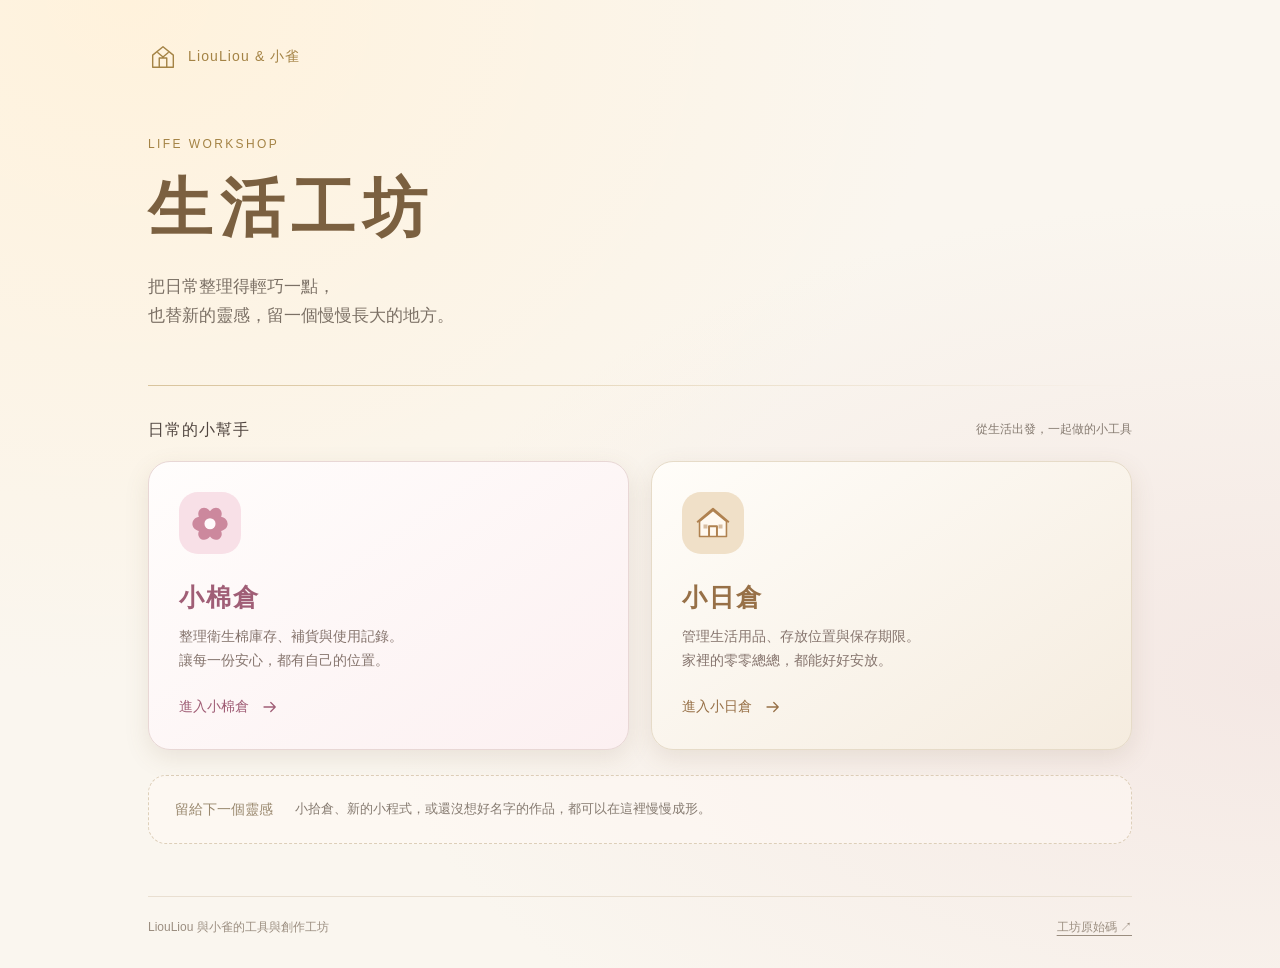
==== index.html @ 5c15f282 "feat: prepare life workshop apps, landing page and unsquashed history import" ====
<!doctype html>
<html lang="zh-Hant">
<head>
<meta charset="utf-8"><meta name="viewport" content="width=device-width,initial-scale=1">
<meta name="theme-color" content="#faf6ef">
<meta name="description" content="LiouLiou 與小雀的生活工坊，收納實用工具、小程式與創意作品。">
<title>生活工坊｜LiouLiou 與小雀</title>
<style>
:root{color-scheme:light;--ink:#514640;--muted:#867b71;--paper:#faf6ef;--line:#e9dfd1;--gold:#a48345}*{box-sizing:border-box}body{margin:0;color:var(--ink);background:radial-gradient(ellipse at 10% 0%,#fff2dc 0,transparent 50%),radial-gradient(ellipse at 100% 70%,#f4e8e4 0,transparent 50%),var(--paper);font-family:"Noto Sans TC","PingFang TC","Microsoft JhengHei",sans-serif;line-height:1.7;min-height:100vh}main{max-width:1040px;margin:auto;padding:42px 28px 30px}.brand{display:flex;align-items:center;gap:10px;font-size:14px;color:var(--gold);letter-spacing:.08em}.brand svg{width:30px;height:30px}.hero{padding:62px 0 40px;position:relative}.eyebrow{font-size:12px;letter-spacing:.2em;color:var(--gold);margin:0 0 12px}h1{font-family:serif;font-weight:600;letter-spacing:.12em;font-size:clamp(40px,7vw,64px);line-height:1.35;margin:0 0 20px;color:#7b6040}.lead{font-size:17px;max-width:540px;color:#7b7065;margin:0}.divider{height:1px;background:linear-gradient(90deg,#d9c49d,transparent);margin:14px 0 30px}.section-label{display:flex;justify-content:space-between;align-items:center;margin-bottom:18px}h2{font-size:16px;font-weight:500;margin:0;letter-spacing:.06em}.section-label span{font-size:12px;color:var(--muted)}.grid{display:grid;grid-template-columns:1fr 1fr;gap:22px}.card{color:inherit;text-decoration:none;display:flex;flex-direction:column;min-height:270px;padding:30px;border:1px solid #e8d7d5;border-radius:22px;background:linear-gradient(145deg,#fffdfc,#fcf0f1);box-shadow:0 8px 24px #795d4220;transition:transform .18s,box-shadow .18s}.card:hover{transform:translateY(-4px);box-shadow:0 12px 28px #795d4228}.card:focus-visible{outline:3px solid #9a7348;outline-offset:5px}.daily{border-color:#e6dbc8;background:linear-gradient(145deg,#fffdf9,#f5ecdf)}.icon{display:grid;place-items:center;width:62px;height:62px;border-radius:19px;background:#f8e0e7;color:#c57a91;margin-bottom:22px}.daily .icon{background:#f0e0c8;color:#b08250}.icon svg{width:38px;height:38px}h3{font-size:25px;letter-spacing:.08em;margin:0 0 7px;font-weight:600;color:#a05e76}.daily h3{color:#977047}.card p{margin:0 0 22px;color:#86756e;font-size:14px}.open{font-size:14px;margin-top:auto;display:flex;gap:12px;align-items:center;color:#a05e76}.daily .open{color:#977047}.open svg{width:18px;height:18px}.future{border:1px dashed #ddcfb9;border-radius:18px;padding:22px 26px;margin-top:25px;display:flex;align-items:center;gap:22px;color:#9a896f;background:#fffaf580}.future strong{font-size:14px;font-weight:500;white-space:nowrap}.future p{font-size:13px;margin:0;color:var(--muted)}footer{margin-top:52px;padding-top:20px;border-top:1px solid var(--line);font-size:12px;color:#9b8e80;display:flex;justify-content:space-between;gap:12px;flex-wrap:wrap}footer a{color:inherit;text-underline-offset:4px}@media(max-width:600px){main{padding:28px 20px}.hero{padding:43px 0 30px}.lead{font-size:15px}.grid{grid-template-columns:1fr;gap:18px}.card{min-height:245px;padding:26px}.future{display:block;padding:20px}.future p{margin-top:7px}.section-label span{font-size:11px}footer{margin-top:36px}}@media(prefers-reduced-motion:reduce){.card{transition:none}.card:hover{transform:none}}
</style>
</head>
<body><main>
<div class="brand"><svg viewBox="0 0 32 32" fill="none" aria-hidden="true"><path d="M5 14 16 5l11 9v13H5Z" stroke="currentColor" stroke-width="1.5" stroke-linejoin="round"/><path d="M12 27V17h8v10M10 11l6 5 6-5" stroke="currentColor" stroke-width="1.5" stroke-linejoin="round"/></svg><span>LiouLiou & 小雀</span></div>
<header class="hero"><p class="eyebrow">LIFE WORKSHOP</p><h1>生活工坊</h1><p class="lead">把日常整理得輕巧一點，<br>也替新的靈感，留一個慢慢長大的地方。</p></header>
<div class="divider"></div>
<section aria-labelledby="tools-title"><div class="section-label"><h2 id="tools-title">日常的小幫手</h2><span>從生活出發，一起做的小工具</span></div><div class="grid">
<a class="card" href="./xiaomiancang/"><div class="icon"><svg viewBox="0 0 48 48" fill="none" aria-hidden="true"><path d="M24 9c7-9 18-2 14 7 11 2 11 16 0 18 4 9-7 16-14 7-7 9-18 2-14-7-11-2-11-16 0-18-4-9 7-16 14-7Z" fill="currentColor" opacity=".85"/><circle cx="24" cy="25" r="7" fill="#fff9fb"/></svg></div><h3>小棉倉</h3><p>整理衛生棉庫存、補貨與使用記錄。<br>讓每一份安心，都有自己的位置。</p><span class="open">進入小棉倉 <svg viewBox="0 0 24 24" fill="none" aria-hidden="true"><path d="M4 12h15m-6-6 6 6-6 6" stroke="currentColor" stroke-width="1.7" stroke-linecap="round" stroke-linejoin="round"/></svg></span></a>
<a class="card daily" href="./xiaorichang/"><div class="icon"><svg viewBox="0 0 48 48" fill="none" aria-hidden="true"><path d="m7 22 17-14 17 14v19H7Z" fill="#fff9f0" stroke="currentColor" stroke-width="2" stroke-linejoin="round"/><path d="M19 41V28h10v13M4 23 24 6l20 17" stroke="currentColor" stroke-width="2.5" stroke-linejoin="round"/><path d="M12 26h5v5h-5m19-5h5v5h-5" fill="currentColor" opacity=".5"/></svg></div><h3>小日倉</h3><p>管理生活用品、存放位置與保存期限。<br>家裡的零零總總，都能好好安放。</p><span class="open">進入小日倉 <svg viewBox="0 0 24 24" fill="none" aria-hidden="true"><path d="M4 12h15m-6-6 6 6-6 6" stroke="currentColor" stroke-width="1.7" stroke-linecap="round" stroke-linejoin="round"/></svg></span></a>
</div></section>
<aside class="future"><strong>留給下一個靈感</strong><p>小拾倉、新的小程式，或還沒想好名字的作品，都可以在這裡慢慢成形。</p></aside>
<footer><span>LiouLiou 與小雀的工具與創作工坊</span><a href="https://github.com/Sixteenpct/life_workshop">工坊原始碼 ↗</a></footer>
</main></body></html>
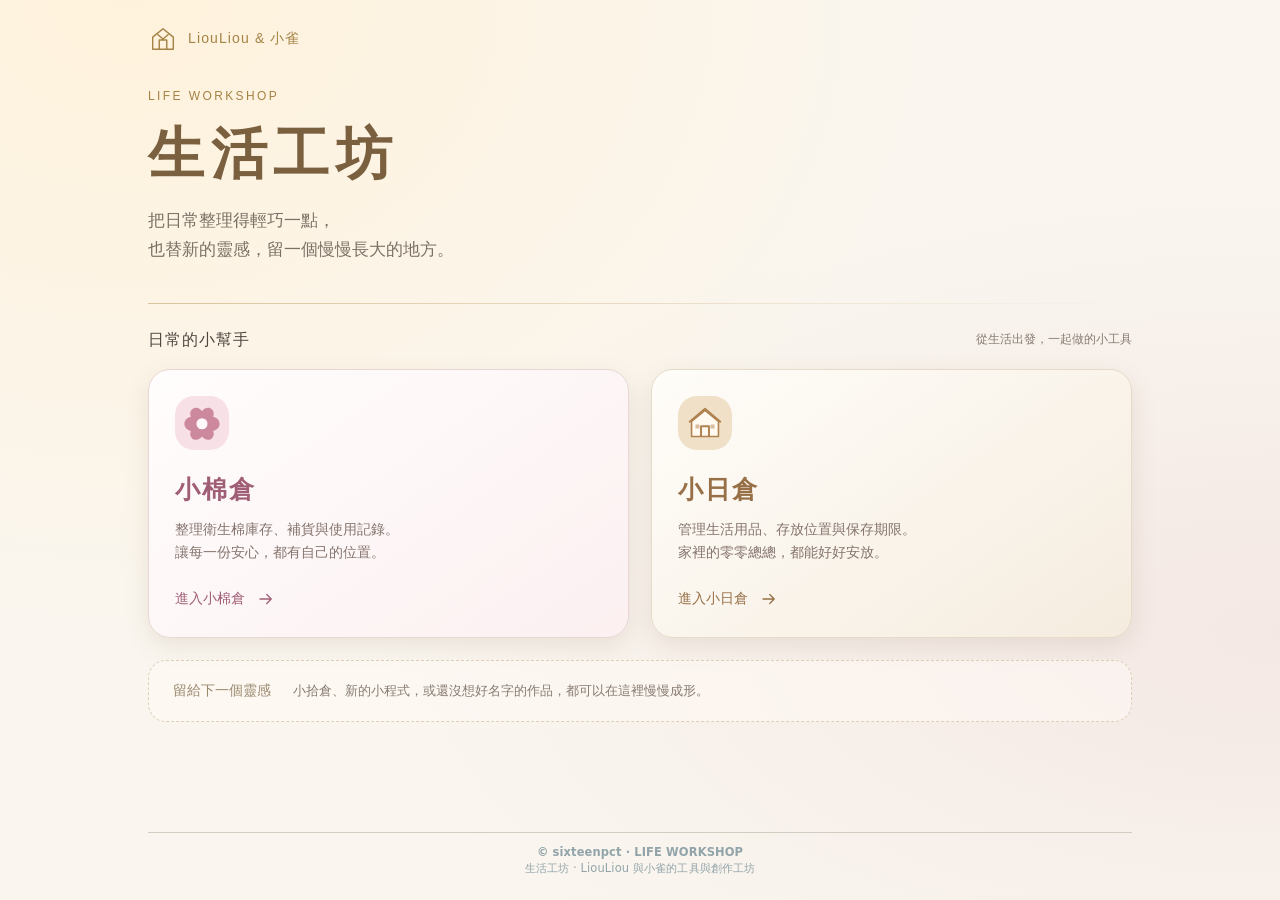
==== commit 4b4f9c62: "Refine workshop navigation, favicon, centered footers and 180ms scroll tools" ====
--- a/index.html
+++ b/index.html
@@ -5,8 +5,11 @@
 <meta name="theme-color" content="#faf6ef">
 <meta name="description" content="LiouLiou 與小雀的生活工坊，收納實用工具、小程式與創意作品。">
 <title>生活工坊｜LiouLiou 與小雀</title>
+<link rel="icon" type="image/svg+xml" href="./assets/favicon-workshop.svg">
+<link rel="stylesheet" href="./assets/site-chrome.css?v=20261011-chrome1">
 <style>
-:root{color-scheme:light;--ink:#514640;--muted:#867b71;--paper:#faf6ef;--line:#e9dfd1;--gold:#a48345}*{box-sizing:border-box}body{margin:0;color:var(--ink);background:radial-gradient(ellipse at 10% 0%,#fff2dc 0,transparent 50%),radial-gradient(ellipse at 100% 70%,#f4e8e4 0,transparent 50%),var(--paper);font-family:"Noto Sans TC","PingFang TC","Microsoft JhengHei",sans-serif;line-height:1.7;min-height:100vh}main{max-width:1040px;margin:auto;padding:42px 28px 30px}.brand{display:flex;align-items:center;gap:10px;font-size:14px;color:var(--gold);letter-spacing:.08em}.brand svg{width:30px;height:30px}.hero{padding:62px 0 40px;position:relative}.eyebrow{font-size:12px;letter-spacing:.2em;color:var(--gold);margin:0 0 12px}h1{font-family:serif;font-weight:600;letter-spacing:.12em;font-size:clamp(40px,7vw,64px);line-height:1.35;margin:0 0 20px;color:#7b6040}.lead{font-size:17px;max-width:540px;color:#7b7065;margin:0}.divider{height:1px;background:linear-gradient(90deg,#d9c49d,transparent);margin:14px 0 30px}.section-label{display:flex;justify-content:space-between;align-items:center;margin-bottom:18px}h2{font-size:16px;font-weight:500;margin:0;letter-spacing:.06em}.section-label span{font-size:12px;color:var(--muted)}.grid{display:grid;grid-template-columns:1fr 1fr;gap:22px}.card{color:inherit;text-decoration:none;display:flex;flex-direction:column;min-height:270px;padding:30px;border:1px solid #e8d7d5;border-radius:22px;background:linear-gradient(145deg,#fffdfc,#fcf0f1);box-shadow:0 8px 24px #795d4220;transition:transform .18s,box-shadow .18s}.card:hover{transform:translateY(-4px);box-shadow:0 12px 28px #795d4228}.card:focus-visible{outline:3px solid #9a7348;outline-offset:5px}.daily{border-color:#e6dbc8;background:linear-gradient(145deg,#fffdf9,#f5ecdf)}.icon{display:grid;place-items:center;width:62px;height:62px;border-radius:19px;background:#f8e0e7;color:#c57a91;margin-bottom:22px}.daily .icon{background:#f0e0c8;color:#b08250}.icon svg{width:38px;height:38px}h3{font-size:25px;letter-spacing:.08em;margin:0 0 7px;font-weight:600;color:#a05e76}.daily h3{color:#977047}.card p{margin:0 0 22px;color:#86756e;font-size:14px}.open{font-size:14px;margin-top:auto;display:flex;gap:12px;align-items:center;color:#a05e76}.daily .open{color:#977047}.open svg{width:18px;height:18px}.future{border:1px dashed #ddcfb9;border-radius:18px;padding:22px 26px;margin-top:25px;display:flex;align-items:center;gap:22px;color:#9a896f;background:#fffaf580}.future strong{font-size:14px;font-weight:500;white-space:nowrap}.future p{font-size:13px;margin:0;color:var(--muted)}footer{margin-top:52px;padding-top:20px;border-top:1px solid var(--line);font-size:12px;color:#9b8e80;display:flex;justify-content:space-between;gap:12px;flex-wrap:wrap}footer a{color:inherit;text-underline-offset:4px}@media(max-width:600px){main{padding:28px 20px}.hero{padding:43px 0 30px}.lead{font-size:15px}.grid{grid-template-columns:1fr;gap:18px}.card{min-height:245px;padding:26px}.future{display:block;padding:20px}.future p{margin-top:7px}.section-label span{font-size:11px}footer{margin-top:36px}}@media(prefers-reduced-motion:reduce){.card{transition:none}.card:hover{transform:none}}
+:root{color-scheme:light;--ink:#514640;--muted:#867b71;--paper:#faf6ef;--line:#e9dfd1;--gold:#a48345}*{box-sizing:border-box}body{margin:0;color:var(--ink);background:radial-gradient(ellipse at 10% 0%,#fff2dc 0,transparent 50%),radial-gradient(ellipse at 100% 70%,#f4e8e4 0,transparent 50%),var(--paper);font-family:"Noto Sans TC","PingFang TC","Microsoft JhengHei",sans-serif;line-height:1.7;min-height:100vh}main{width:100%;max-width:1040px;min-height:100svh;margin:auto;padding:24px 28px 12px;display:flex;flex-direction:column}.brand{display:flex;align-items:center;gap:10px;font-size:14px;color:var(--gold);letter-spacing:.08em}.brand svg{width:30px;height:30px}.hero{padding:32px 0 26px;position:relative}.eyebrow{font-size:12px;letter-spacing:.2em;color:var(--gold);margin:0 0 12px}h1{font-family:serif;font-weight:600;letter-spacing:.12em;font-size:clamp(40px,7vw,56px);line-height:1.3;margin:0 0 16px;color:#7b6040}.lead{font-size:17px;max-width:540px;color:#7b7065;margin:0}.divider{height:1px;background:linear-gradient(90deg,#d9c49d,transparent);margin:12px 0 22px}.section-label{display:flex;justify-content:space-between;align-items:center;margin-bottom:16px}h2{font-size:16px;font-weight:500;margin:0;letter-spacing:.06em}.section-label span{font-size:12px;color:var(--muted)}.grid{display:grid;grid-template-columns:1fr 1fr;gap:22px}.card{color:inherit;text-decoration:none;display:flex;flex-direction:column;min-height:250px;padding:26px;border:1px solid #e8d7d5;border-radius:22px;background:linear-gradient(145deg,#fffdfc,#fcf0f1);box-shadow:0 8px 24px #795d4220;transition:transform .18s,box-shadow .18s}.card:hover{transform:translateY(-4px);box-shadow:0 12px 28px #795d4228}.card:focus-visible{outline:3px solid #9a7348;outline-offset:5px}.daily{border-color:#e6dbc8;background:linear-gradient(145deg,#fffdf9,#f5ecdf)}.icon{display:grid;place-items:center;width:54px;height:54px;border-radius:19px;background:#f8e0e7;color:#c57a91;margin-bottom:18px}.daily .icon{background:#f0e0c8;color:#b08250}.icon svg{width:38px;height:38px}h3{font-size:25px;letter-spacing:.08em;margin:0 0 7px;font-weight:600;color:#a05e76}.daily h3{color:#977047}.card p{margin:0 0 22px;color:#86756e;font-size:14px}.open{font-size:14px;margin-top:auto;display:flex;gap:12px;align-items:center;color:#a05e76}.daily .open{color:#977047}.open svg{width:18px;height:18px}.future{border:1px dashed #ddcfb9;border-radius:18px;padding:18px 24px;margin-top:22px;margin-bottom:24px;display:flex;align-items:center;gap:22px;color:#9a896f;background:#fffaf580}.future strong{font-size:14px;font-weight:500;white-space:nowrap}.future p{font-size:13px;margin:0;color:var(--muted)}.site-footer{margin-top:auto}@media(max-width:600px){main{padding:22px 20px 12px}.hero{padding:43px 0 30px}.lead{font-size:15px}.grid{grid-template-columns:1fr;gap:18px}.card{min-height:245px;padding:26px}.future{display:block;padding:20px}.future p{margin-top:7px}.section-label span{font-size:11px}.site-footer{margin-top:12px}}@media(prefers-reduced-motion:reduce){.card{transition:none}.card:hover{transform:none}}
+@media(min-width:601px) and (max-height:780px){.hero{padding:22px 0 18px}h1{font-size:48px}.card{min-height:230px;padding:22px}.icon{width:46px;height:46px;margin-bottom:14px}.future{padding:14px 22px;margin-top:18px;margin-bottom:18px}}
 </style>
 </head>
 <body><main>
@@ -14,9 +17,9 @@
 <header class="hero"><p class="eyebrow">LIFE WORKSHOP</p><h1>生活工坊</h1><p class="lead">把日常整理得輕巧一點，<br>也替新的靈感，留一個慢慢長大的地方。</p></header>
 <div class="divider"></div>
 <section aria-labelledby="tools-title"><div class="section-label"><h2 id="tools-title">日常的小幫手</h2><span>從生活出發，一起做的小工具</span></div><div class="grid">
-<a class="card" href="./xiaomiancang/"><div class="icon"><svg viewBox="0 0 48 48" fill="none" aria-hidden="true"><path d="M24 9c7-9 18-2 14 7 11 2 11 16 0 18 4 9-7 16-14 7-7 9-18 2-14-7-11-2-11-16 0-18-4-9 7-16 14-7Z" fill="currentColor" opacity=".85"/><circle cx="24" cy="25" r="7" fill="#fff9fb"/></svg></div><h3>小棉倉</h3><p>整理衛生棉庫存、補貨與使用記錄。<br>讓每一份安心，都有自己的位置。</p><span class="open">進入小棉倉 <svg viewBox="0 0 24 24" fill="none" aria-hidden="true"><path d="M4 12h15m-6-6 6 6-6 6" stroke="currentColor" stroke-width="1.7" stroke-linecap="round" stroke-linejoin="round"/></svg></span></a>
-<a class="card daily" href="./xiaorichang/"><div class="icon"><svg viewBox="0 0 48 48" fill="none" aria-hidden="true"><path d="m7 22 17-14 17 14v19H7Z" fill="#fff9f0" stroke="currentColor" stroke-width="2" stroke-linejoin="round"/><path d="M19 41V28h10v13M4 23 24 6l20 17" stroke="currentColor" stroke-width="2.5" stroke-linejoin="round"/><path d="M12 26h5v5h-5m19-5h5v5h-5" fill="currentColor" opacity=".5"/></svg></div><h3>小日倉</h3><p>管理生活用品、存放位置與保存期限。<br>家裡的零零總總，都能好好安放。</p><span class="open">進入小日倉 <svg viewBox="0 0 24 24" fill="none" aria-hidden="true"><path d="M4 12h15m-6-6 6 6-6 6" stroke="currentColor" stroke-width="1.7" stroke-linecap="round" stroke-linejoin="round"/></svg></span></a>
+<a class="card" href="./xiaomiancang/" target="_blank" rel="noopener noreferrer"><div class="icon"><svg viewBox="0 0 48 48" fill="none" aria-hidden="true"><path d="M24 9c7-9 18-2 14 7 11 2 11 16 0 18 4 9-7 16-14 7-7 9-18 2-14-7-11-2-11-16 0-18-4-9 7-16 14-7Z" fill="currentColor" opacity=".85"/><circle cx="24" cy="25" r="7" fill="#fff9fb"/></svg></div><h3>小棉倉</h3><p>整理衛生棉庫存、補貨與使用記錄。<br>讓每一份安心，都有自己的位置。</p><span class="open">進入小棉倉 <svg viewBox="0 0 24 24" fill="none" aria-hidden="true"><path d="M4 12h15m-6-6 6 6-6 6" stroke="currentColor" stroke-width="1.7" stroke-linecap="round" stroke-linejoin="round"/></svg></span></a>
+<a class="card daily" href="./xiaorichang/" target="_blank" rel="noopener noreferrer"><div class="icon"><svg viewBox="0 0 48 48" fill="none" aria-hidden="true"><path d="m7 22 17-14 17 14v19H7Z" fill="#fff9f0" stroke="currentColor" stroke-width="2" stroke-linejoin="round"/><path d="M19 41V28h10v13M4 23 24 6l20 17" stroke="currentColor" stroke-width="2.5" stroke-linejoin="round"/><path d="M12 26h5v5h-5m19-5h5v5h-5" fill="currentColor" opacity=".5"/></svg></div><h3>小日倉</h3><p>管理生活用品、存放位置與保存期限。<br>家裡的零零總總，都能好好安放。</p><span class="open">進入小日倉 <svg viewBox="0 0 24 24" fill="none" aria-hidden="true"><path d="M4 12h15m-6-6 6 6-6 6" stroke="currentColor" stroke-width="1.7" stroke-linecap="round" stroke-linejoin="round"/></svg></span></a>
 </div></section>
 <aside class="future"><strong>留給下一個靈感</strong><p>小拾倉、新的小程式，或還沒想好名字的作品，都可以在這裡慢慢成形。</p></aside>
-<footer><span>LiouLiou 與小雀的工具與創作工坊</span><a href="https://github.com/Sixteenpct/life_workshop">工坊原始碼 ↗</a></footer>
+<footer class="site-footer"><span class="footer-credit">© sixteenpct · LIFE WORKSHOP</span><span class="footer-brand">生活工坊 · LiouLiou 與小雀的工具與創作工坊</span></footer>
 </main></body></html>
--- a/assets/site-chrome.css
+++ b/assets/site-chrome.css
@@ -0,0 +1,23 @@
+/* Breadcrumbs and footer: FF14 Journey Job Academy reference, 2026-10-11. */
+.workshop-topline{min-height:31.98px;display:flex;align-items:center;margin:0 0 10px}
+.workshop-breadcrumbs{font-family:"Noto Sans TC","Microsoft JhengHei","PingFang TC",system-ui,sans-serif;color:#6b8b96;font-size:11.48px;line-height:1.5;letter-spacing:.04em;overflow-wrap:anywhere}
+.workshop-breadcrumbs a{color:#8b713e;text-decoration:none;border-radius:4px;transition:color .15s,background .15s}
+.workshop-breadcrumbs a:hover{color:#70582d;background:#f5edda;text-decoration:none}
+.workshop-breadcrumbs a:focus-visible{outline:2px solid #8b713e;outline-offset:3px}
+.site-footer{display:block;flex:0 0 auto;width:100%;margin:28px auto 0;padding:12px 0;text-align:center;border-top:1px solid #d1cec1;font-family:"Noto Sans TC","Microsoft JhengHei","PingFang TC",system-ui,sans-serif;font-size:11.48px;font-weight:400;line-height:1.35;letter-spacing:.01em;color:#91a4a9}
+.site-footer .footer-credit,.site-footer .footer-brand{display:block}
+.site-footer .footer-credit{font-weight:650}
+/* Scroll tools: FF14 Journey material workbench, macaron palette. */
+.scroll-tools{position:fixed;right:14px;bottom:16px;display:grid;gap:8px;z-index:45}
+.scroll-tools button{cursor:pointer;border:.82px solid;border-radius:8.2px;font-family:"Noto Sans TC","Microsoft JhengHei","PingFang TC",system-ui,sans-serif;font-size:13px;font-weight:750;line-height:1.5;min-height:38px;padding:9px 12px;text-align:right}
+#scroll-bottom{background:#C8E6F7;border-color:color-mix(in srgb,#C8E6F7 80%,#284E69);color:#284E69;box-shadow:0 2px 5px #5994ae12}
+#scroll-bottom:hover{background:#C4E1F2;border-color:#9dc3d8}
+#scroll-top{background:#D8F1E3;border-color:color-mix(in srgb,#D8F1E3 80%,#355B43);color:#355B43;box-shadow:0 2px 5px #588d7e12}
+#scroll-top:hover{background:#D4ECDE;border-color:#aacbb4}
+.scroll-tools button:focus-visible{outline:2px solid #284E69;outline-offset:3px}
+@media(max-width:1100px){.scroll-tools{right:10px;bottom:12px}}
+/* Both inventory apps have a fixed bottom navigation bar. */
+@media(max-width:900px){.scroll-tools{bottom:calc(96px + env(safe-area-inset-bottom,0px))}}
+@media(max-width:650px){.workshop-breadcrumbs{font-size:10.66px}.site-footer{font-size:10px}}
+@media(prefers-reduced-motion:reduce){.workshop-breadcrumbs a{transition:none}}
+@media print{.scroll-tools{display:none}}
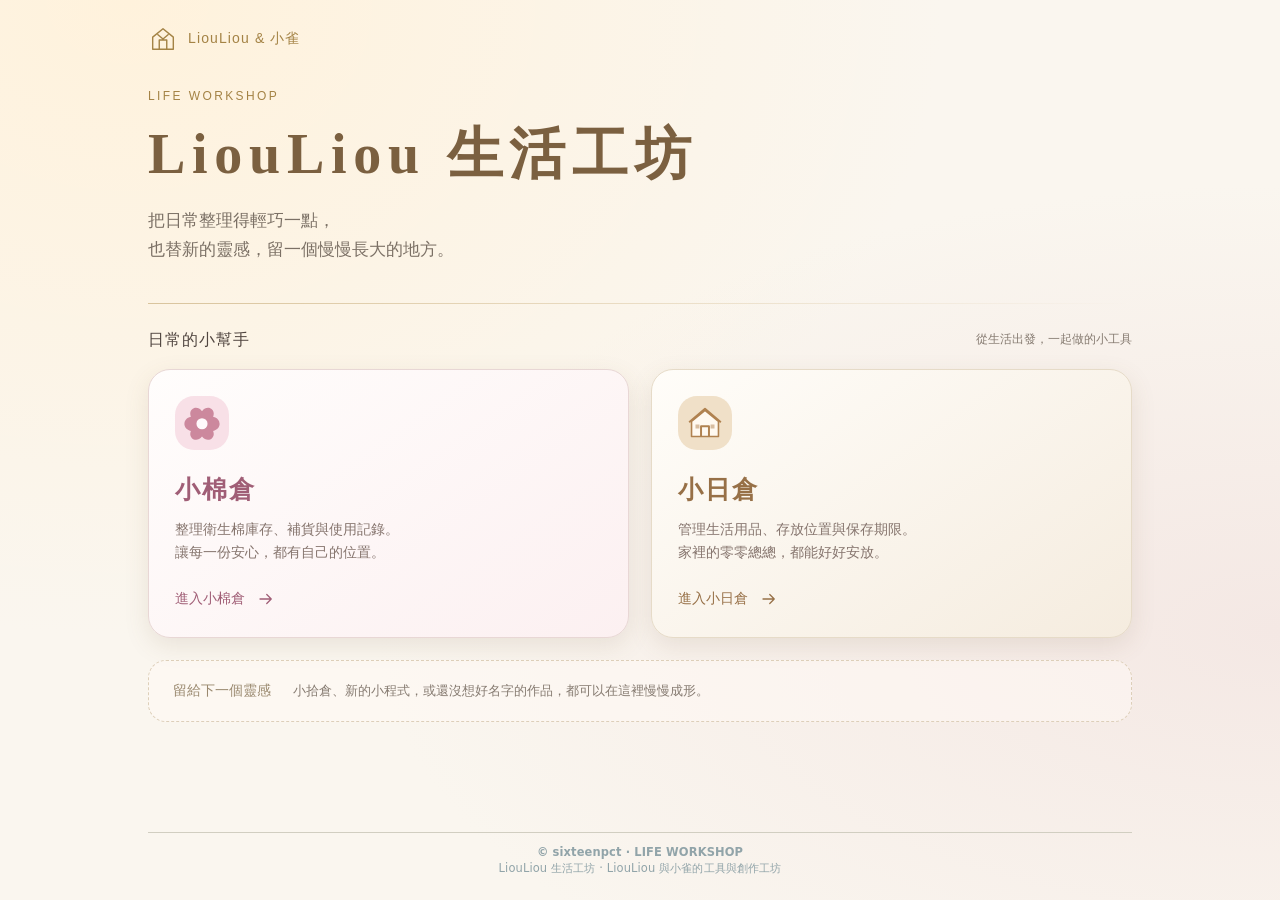
==== commit a8893688: "Rename workshop display name to LiouLiou 生活工坊 across pages and documentation" ====
--- a/index.html
+++ b/index.html
@@ -3,8 +3,8 @@
 <head>
 <meta charset="utf-8"><meta name="viewport" content="width=device-width,initial-scale=1">
 <meta name="theme-color" content="#faf6ef">
-<meta name="description" content="LiouLiou 與小雀的生活工坊，收納實用工具、小程式與創意作品。">
-<title>生活工坊｜LiouLiou 與小雀</title>
+<meta name="description" content="LiouLiou 生活工坊，收納實用工具、小程式與創意作品。">
+<title>LiouLiou 生活工坊｜與小雀一起做的工具與創作</title>
 <link rel="icon" type="image/svg+xml" href="./assets/favicon-workshop.svg">
 <link rel="stylesheet" href="./assets/site-chrome.css?v=20261011-chrome1">
 <style>
@@ -14,12 +14,12 @@
 </head>
 <body><main>
 <div class="brand"><svg viewBox="0 0 32 32" fill="none" aria-hidden="true"><path d="M5 14 16 5l11 9v13H5Z" stroke="currentColor" stroke-width="1.5" stroke-linejoin="round"/><path d="M12 27V17h8v10M10 11l6 5 6-5" stroke="currentColor" stroke-width="1.5" stroke-linejoin="round"/></svg><span>LiouLiou & 小雀</span></div>
-<header class="hero"><p class="eyebrow">LIFE WORKSHOP</p><h1>生活工坊</h1><p class="lead">把日常整理得輕巧一點，<br>也替新的靈感，留一個慢慢長大的地方。</p></header>
+<header class="hero"><p class="eyebrow">LIFE WORKSHOP</p><h1>LiouLiou 生活工坊</h1><p class="lead">把日常整理得輕巧一點，<br>也替新的靈感，留一個慢慢長大的地方。</p></header>
 <div class="divider"></div>
 <section aria-labelledby="tools-title"><div class="section-label"><h2 id="tools-title">日常的小幫手</h2><span>從生活出發，一起做的小工具</span></div><div class="grid">
 <a class="card" href="./xiaomiancang/" target="_blank" rel="noopener noreferrer"><div class="icon"><svg viewBox="0 0 48 48" fill="none" aria-hidden="true"><path d="M24 9c7-9 18-2 14 7 11 2 11 16 0 18 4 9-7 16-14 7-7 9-18 2-14-7-11-2-11-16 0-18-4-9 7-16 14-7Z" fill="currentColor" opacity=".85"/><circle cx="24" cy="25" r="7" fill="#fff9fb"/></svg></div><h3>小棉倉</h3><p>整理衛生棉庫存、補貨與使用記錄。<br>讓每一份安心，都有自己的位置。</p><span class="open">進入小棉倉 <svg viewBox="0 0 24 24" fill="none" aria-hidden="true"><path d="M4 12h15m-6-6 6 6-6 6" stroke="currentColor" stroke-width="1.7" stroke-linecap="round" stroke-linejoin="round"/></svg></span></a>
 <a class="card daily" href="./xiaorichang/" target="_blank" rel="noopener noreferrer"><div class="icon"><svg viewBox="0 0 48 48" fill="none" aria-hidden="true"><path d="m7 22 17-14 17 14v19H7Z" fill="#fff9f0" stroke="currentColor" stroke-width="2" stroke-linejoin="round"/><path d="M19 41V28h10v13M4 23 24 6l20 17" stroke="currentColor" stroke-width="2.5" stroke-linejoin="round"/><path d="M12 26h5v5h-5m19-5h5v5h-5" fill="currentColor" opacity=".5"/></svg></div><h3>小日倉</h3><p>管理生活用品、存放位置與保存期限。<br>家裡的零零總總，都能好好安放。</p><span class="open">進入小日倉 <svg viewBox="0 0 24 24" fill="none" aria-hidden="true"><path d="M4 12h15m-6-6 6 6-6 6" stroke="currentColor" stroke-width="1.7" stroke-linecap="round" stroke-linejoin="round"/></svg></span></a>
 </div></section>
 <aside class="future"><strong>留給下一個靈感</strong><p>小拾倉、新的小程式，或還沒想好名字的作品，都可以在這裡慢慢成形。</p></aside>
-<footer class="site-footer"><span class="footer-credit">© sixteenpct · LIFE WORKSHOP</span><span class="footer-brand">生活工坊 · LiouLiou 與小雀的工具與創作工坊</span></footer>
+<footer class="site-footer"><span class="footer-credit">© sixteenpct · LIFE WORKSHOP</span><span class="footer-brand">LiouLiou 生活工坊 · LiouLiou 與小雀的工具與創作工坊</span></footer>
 </main></body></html>
